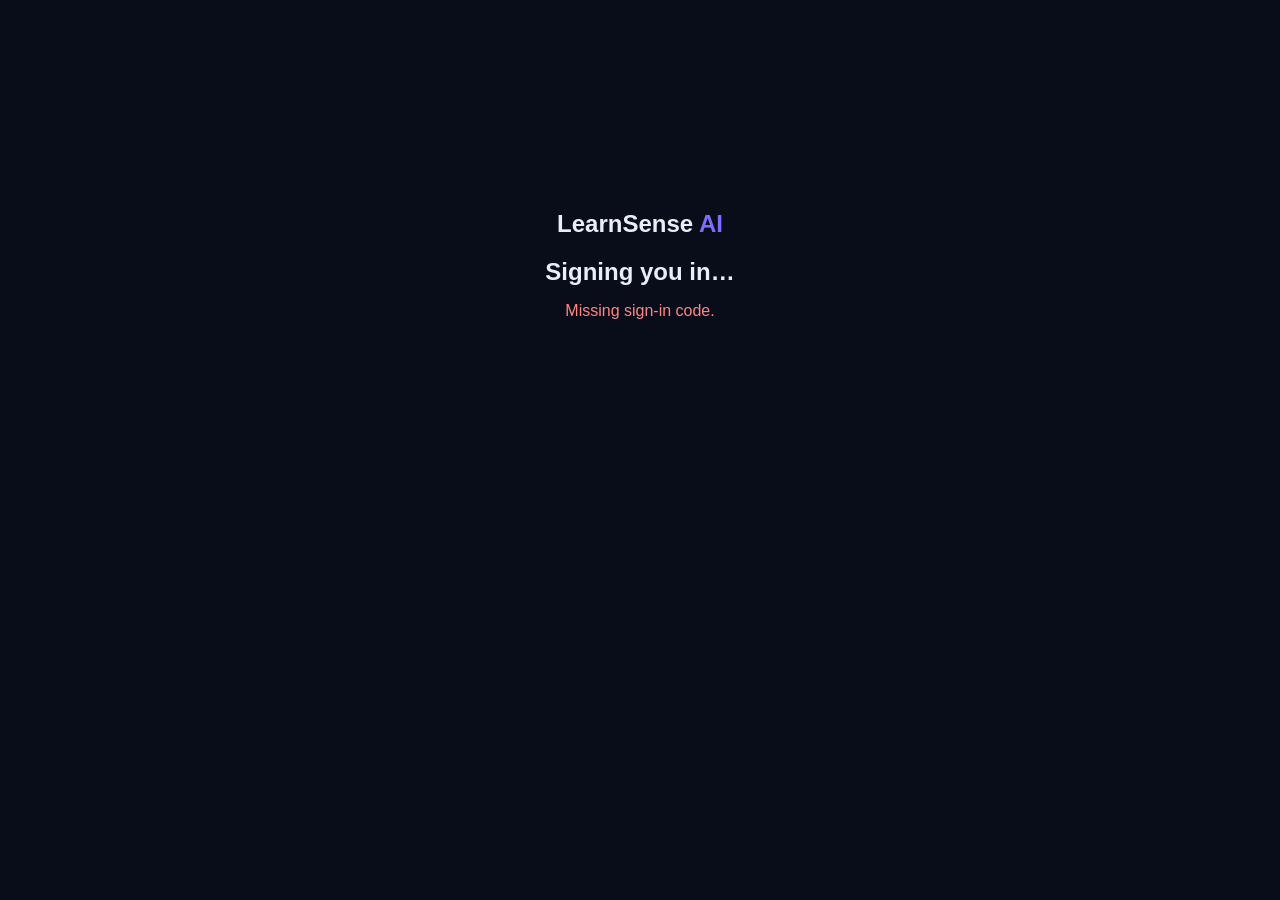
==== dashboard/extension-login.html @ e8718481 "initial" ====
<!doctype html><html><head><meta charset="utf-8"><meta name="viewport" content="width=device-width,initial-scale=1"><title>Signing you in…</title><link rel="stylesheet" href="styles.css"></head><body><div class="center"><div class="brand">LearnSense <span>AI</span></div><h2>Signing you in…</h2><p id="message">Securely connecting your extension to the dashboard.</p></div><script src="config.js"></script><script src="app.js"></script><script>window.addEventListener('load',function(){if(window.handleExtensionLogin)window.handleExtensionLogin();});</script></body></html>
---- dashboard/styles.css ----
*{box-sizing:border-box}body{margin:0;background:#080d19;color:#e9edf7;font-family:Inter,Segoe UI,Arial,sans-serif}.app{max-width:1180px;margin:auto;padding:28px}header{display:flex;justify-content:space-between;align-items:center;padding-bottom:24px}.brand{font-size:24px;font-weight:800}.brand span{color:#7c6cff}header p{color:#77839d;margin:5px 0;font-size:13px}.ghost,.primary{border:0;border-radius:9px;padding:10px 15px;cursor:pointer}.ghost{background:#151d31;color:#aeb8cb}.primary{background:#6d5dfc;color:#fff;font-weight:700}.hero{display:flex;justify-content:space-between;align-items:center;background:linear-gradient(135deg,#151d35,#0e1528);border:1px solid #222d48;border-radius:16px;padding:24px;margin-bottom:18px}.hero h1{margin:0 0 5px;font-size:25px}.hero p{margin:0;color:#8792a9;font-size:13px}.cards{display:grid;grid-template-columns:repeat(4,1fr);gap:12px;margin-bottom:18px}.card,.panel{background:#0e1527;border:1px solid #202b45;border-radius:13px}.card{padding:18px}.card span{display:block;color:#7f8ba5;font-size:12px}.card strong{display:block;font-size:28px;margin-top:7px}.panel{margin-bottom:18px}.panel-head{display:flex;justify-content:space-between;align-items:center;padding:16px 18px;border-bottom:1px solid #202b45}.panel h2{margin:0;font-size:15px}.table-wrap{overflow:auto}table{width:100%;border-collapse:collapse;font-size:12px}th,td{padding:13px 15px;text-align:left;border-bottom:1px solid #1a243b}th{color:#78849c;font-weight:600}td{color:#cbd3e3}.problem-link{color:#dce2f0;background:none;border:0;padding:0;cursor:pointer;text-align:left;font:inherit}.problem-link:hover{color:#8e82ff}.good{color:#58d68d}.bad{color:#ff7373}pre{margin:0;padding:18px;overflow:auto;min-height:220px;max-height:520px;background:#090f1d;color:#cbd4e7;font:12px/1.6 Consolas,monospace}.center{max-width:500px;margin:20vh auto;text-align:center;padding:30px}.center h2{margin:20px 0 8px}.center p{color:#7f8ba5}.error{color:#ff8585!important}@media(max-width:800px){.app{padding:16px}.cards{grid-template-columns:repeat(2,1fr)}.hero{align-items:flex-start;gap:15px}.hero .primary{margin-top:5px}}
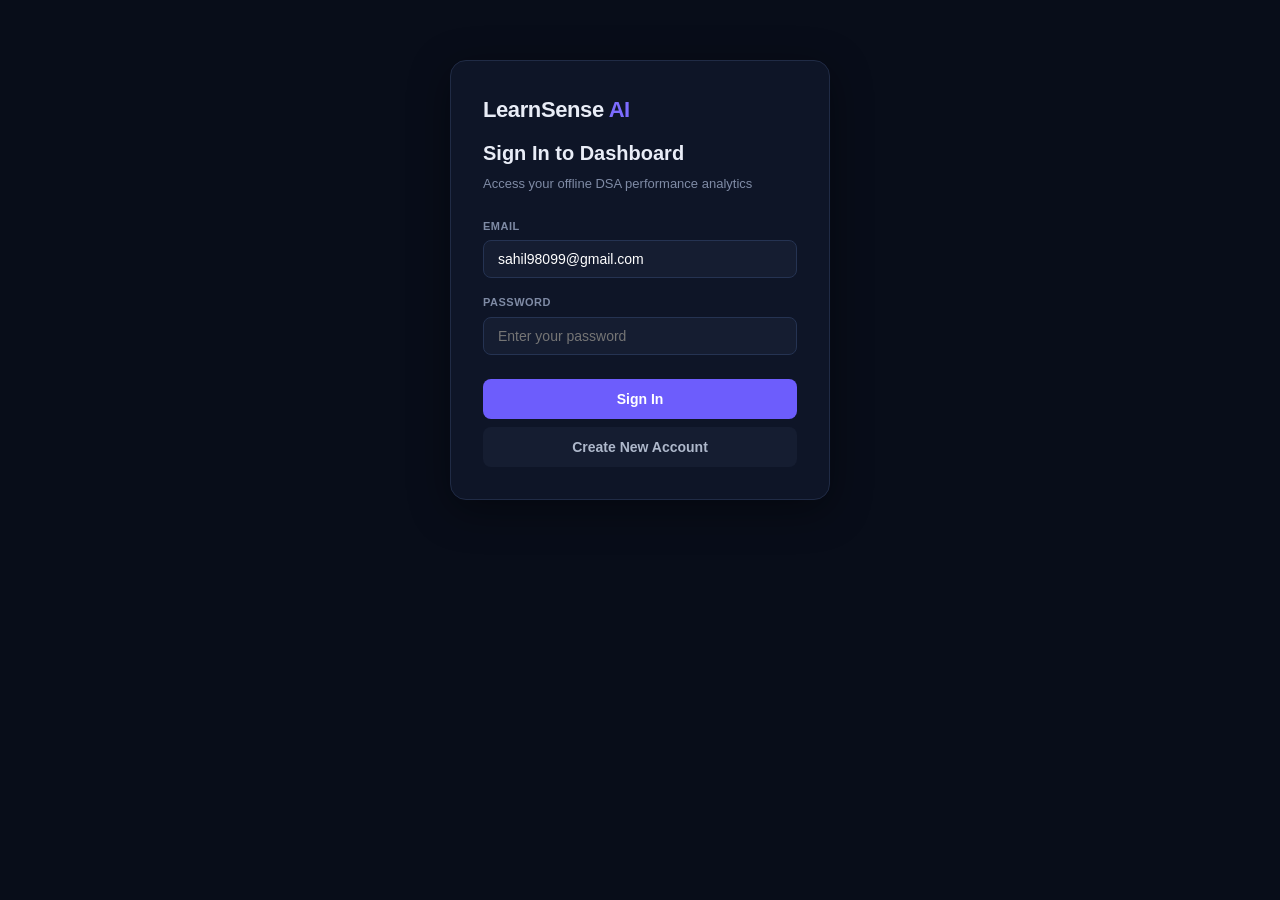
==== commit 32abe319: "Add comprehensive project report and integration tests for LearnSense AI - Created PROJECT_REPORT.md" ====
--- a/dashboard/extension-login.html
+++ b/dashboard/extension-login.html
@@ -1 +1,137 @@
-<!doctype html><html><head><meta charset="utf-8"><meta name="viewport" content="width=device-width,initial-scale=1"><title>Signing you in…</title><link rel="stylesheet" href="styles.css"></head><body><div class="center"><div class="brand">LearnSense <span>AI</span></div><h2>Signing you in…</h2><p id="message">Securely connecting your extension to the dashboard.</p></div><script src="config.js"></script><script src="app.js"></script><script>window.addEventListener('load',function(){if(window.handleExtensionLogin)window.handleExtensionLogin();});</script></body></html>
+<!doctype html>
+<html>
+  <head>
+    <meta charset="utf-8" />
+    <meta name="viewport" content="width=device-width,initial-scale=1" />
+    <title>LearnSense AI – Sign In</title>
+    <link rel="icon" type="image/png" href="icons/icon48.png" />
+    <link rel="stylesheet" href="style.css" />
+    <style>
+      .login-box {
+        max-width: 380px;
+        margin: 60px auto;
+        padding: 32px;
+        background: #0e1527;
+        border: 1px solid #202b45;
+        border-radius: 16px;
+        box-shadow: 0 10px 40px rgba(0, 0, 0, 0.4);
+      }
+      .login-box h2 {
+        margin: 12px 0 6px;
+        font-size: 20px;
+        font-weight: 700;
+      }
+      .login-box p {
+        color: #7f8ba5;
+        font-size: 13px;
+        margin-bottom: 24px;
+      }
+      .input-group {
+        margin-bottom: 16px;
+        text-align: left;
+      }
+      .input-group label {
+        display: block;
+        font-size: 11px;
+        font-weight: 600;
+        text-transform: uppercase;
+        letter-spacing: 0.5px;
+        color: #7f8ba5;
+        margin-bottom: 6px;
+      }
+      .input-group input {
+        width: 100%;
+        box-sizing: border-box;
+        padding: 10px 14px;
+        background: #151d31;
+        border: 1px solid #253352;
+        border-radius: 8px;
+        color: #fff;
+        font-size: 14px;
+      }
+      .input-group input:focus {
+        outline: none;
+        border-color: #7c6cff;
+      }
+      .btn-block {
+        width: 100%;
+        padding: 12px;
+        font-size: 14px;
+        font-weight: 600;
+        border-radius: 8px;
+        margin-top: 8px;
+        cursor: pointer;
+      }
+      .login-toggle {
+        margin-top: 18px;
+        font-size: 12px;
+        color: #7f8ba5;
+        text-align: center;
+      }
+      .login-toggle a {
+        color: #7c6cff;
+        text-decoration: none;
+        font-weight: 600;
+        cursor: pointer;
+      }
+      .login-msg {
+        margin-top: 14px;
+        font-size: 13px;
+        padding: 8px 12px;
+        border-radius: 6px;
+        display: none;
+      }
+      .login-msg.err {
+        display: block;
+        background: rgba(255, 77, 77, 0.15);
+        color: #ff6b6b;
+        border: 1px solid rgba(255, 77, 77, 0.3);
+      }
+      .login-msg.ok {
+        display: block;
+        background: rgba(88, 214, 141, 0.15);
+        color: #58d68d;
+        border: 1px solid rgba(88, 214, 141, 0.3);
+      }
+    </style>
+  </head>
+  <body>
+    <div class="login-box">
+      <div class="brand">LearnSense <span>AI</span></div>
+      <h2 id="login-title">Sign In to Dashboard</h2>
+      <p id="login-sub">Access your offline DSA performance analytics</p>
+
+      <div id="ext-status" style="display:none; margin-bottom: 16px;">
+        <p id="message" style="color: #7c6cff;">Connecting to extension...</p>
+      </div>
+
+      <form id="auth-form" onsubmit="return false;">
+        <div class="input-group">
+          <label for="email">Email</label>
+          <input type="email" id="email" placeholder="e.g. student@example.com" required value="sahil98099@gmail.com" />
+        </div>
+        <div class="input-group">
+          <label for="password">Password</label>
+          <input type="password" id="password" placeholder="Enter your password" required />
+        </div>
+        <button id="btn-submit" type="submit" class="primary btn-block">Sign In</button>
+        <button id="btn-register" type="button" class="ghost btn-block" style="margin-top:8px;">Create New Account</button>
+      </form>
+
+      <div id="status-msg" class="login-msg"></div>
+    </div>
+
+    <script src="config.js"></script>
+    <script src="app.js"></script>
+    <script>
+      window.addEventListener("load", function () {
+        const params = new URLSearchParams(location.search);
+        if (params.get("code") && window.handleExtensionLogin) {
+          document.getElementById("ext-status").style.display = "block";
+          document.getElementById("auth-form").style.display = "none";
+          window.handleExtensionLogin();
+        }
+      });
+    </script>
+  </body>
+</html>
--- a/dashboard/style.css
+++ b/dashboard/style.css
@@ -0,0 +1,903 @@
+/* RESET & BASE */
+* {
+  box-sizing: border-box;
+  margin: 0;
+  padding: 0;
+}
+html,
+body {
+  min-height: 100%;
+}
+body {
+  background: #080d19;
+  color: #e9edf7;
+  font-family: Inter, "Segoe UI", Arial, sans-serif;
+  font-size: 14px;
+  line-height: 1.5;
+}
+
+/* APP WRAPPER */
+.app {
+  width: 100%;
+  max-width: 1440px;
+  margin: 0 auto;
+  padding: 24px 32px;
+}
+
+/* HEADER */
+header {
+  display: flex;
+  justify-content: space-between;
+  align-items: center;
+  padding-bottom: 20px;
+  border-bottom: 1px solid #1a2440;
+  margin-bottom: 0;
+}
+.brand {
+  font-size: 22px;
+  font-weight: 800;
+  letter-spacing: -0.4px;
+}
+.brand span {
+  color: #7c6cff;
+}
+header p {
+  color: #77839d;
+  font-size: 12px;
+  margin-top: 3px;
+}
+.header-right {
+  display: flex;
+  align-items: center;
+  gap: 12px;
+}
+.user-email {
+  color: #8792a9;
+  font-size: 13px;
+}
+
+/* BUTTONS */
+.ghost,
+.primary {
+  border: 0;
+  border-radius: 9px;
+  padding: 9px 16px;
+  cursor: pointer;
+  font-family: inherit;
+  font-size: 13px;
+  font-weight: 600;
+  transition:
+    background 0.15s,
+    transform 0.15s;
+}
+.ghost {
+  background: #151d31;
+  color: #aeb8cb;
+}
+.ghost:hover {
+  background: #1c2740;
+}
+.primary {
+  background: #6d5dfc;
+  color: #fff;
+}
+.primary:hover {
+  background: #7c6cff;
+  transform: translateY(-1px);
+}
+.primary.sm {
+  padding: 7px 14px;
+  font-size: 12px;
+}
+
+/* TABS NAV */
+.tabs {
+  display: flex;
+  gap: 4px;
+  padding: 16px 0 0;
+  margin-bottom: 24px;
+  border-bottom: 1px solid #1a2440;
+}
+.tab {
+  background: none;
+  border: none;
+  color: #6b7a96;
+  font-size: 14px;
+  font-weight: 600;
+  cursor: pointer;
+  padding: 10px 18px;
+  border-bottom: 2px solid transparent;
+  transition:
+    color 0.15s,
+    border-color 0.15s;
+  font-family: inherit;
+}
+.tab:hover {
+  color: #c0c8dc;
+}
+.tab.active {
+  color: #e9edf7;
+  border-bottom-color: #7c6cff;
+}
+
+/* TAB CONTENT */
+.tab-content {
+  display: none;
+}
+.tab-content.active {
+  display: block;
+}
+
+/* OVERVIEW GRID */
+.overview-grid {
+  display: grid;
+  grid-template-columns: minmax(0, 1.5fr) minmax(300px, 0.8fr);
+  gap: 20px;
+  align-items: start;
+}
+.left-col {
+  display: flex;
+  flex-direction: column;
+  gap: 16px;
+}
+.right-col {
+  position: sticky;
+  top: 20px;
+}
+
+/* HERO CARD */
+.hero-card {
+  background: linear-gradient(135deg, #151d35, #0e1528);
+  border: 1px solid #222d48;
+  border-radius: 16px;
+  padding: 28px;
+  display: flex;
+  gap: 32px;
+  align-items: center;
+}
+.skill-score-ring {
+  width: 120px;
+  height: 120px;
+  border-radius: 50%;
+  background: conic-gradient(#7c6cff var(--pct, 0%), #1a2440 0%);
+  display: flex;
+  flex-direction: column;
+  align-items: center;
+  justify-content: center;
+  flex-shrink: 0;
+  box-shadow: 0 0 30px rgba(124, 108, 255, 0.15);
+}
+.score-num {
+  font-size: 30px;
+  font-weight: 800;
+  color: #fff;
+}
+.score-label {
+  font-size: 10px;
+  color: #7c6cff;
+  font-weight: 700;
+  margin-top: 2px;
+}
+.hero-right {
+  display: flex;
+  flex-wrap: wrap;
+  gap: 20px;
+  flex: 1;
+  align-items: center;
+}
+.hero-stat {
+  text-align: center;
+}
+.hs-val {
+  font-size: 24px;
+  font-weight: 800;
+  color: #e9edf7;
+}
+.hs-lbl {
+  font-size: 11px;
+  color: #7f8ba5;
+  margin-top: 3px;
+}
+
+/* STAT CARDS */
+.stat-cards {
+  display: grid;
+  grid-template-columns: repeat(4, 1fr);
+  gap: 12px;
+}
+.scard {
+  background: #0e1527;
+  border: 1px solid #202b45;
+  border-radius: 13px;
+  padding: 18px;
+}
+.scard span {
+  display: block;
+  color: #7f8ba5;
+  font-size: 11px;
+}
+.scard strong {
+  display: block;
+  font-size: 26px;
+  margin-top: 6px;
+}
+
+/* PANEL */
+.panel {
+  background: #0e1527;
+  border: 1px solid #202b45;
+  border-radius: 13px;
+  overflow: hidden;
+}
+.panel-head {
+  display: flex;
+  justify-content: space-between;
+  align-items: center;
+  padding: 14px 18px;
+  border-bottom: 1px solid #202b45;
+}
+.panel-head h2 {
+  font-size: 14px;
+  font-weight: 700;
+}
+
+/* TABLE */
+.table-wrap {
+  overflow-x: auto;
+  overflow-y: auto;
+  max-height: 380px;
+}
+.full-table {
+  max-height: calc(100vh - 220px);
+}
+table {
+  width: 100%;
+  border-collapse: collapse;
+  font-size: 12px;
+  min-width: 600px;
+}
+th,
+td {
+  padding: 11px 14px;
+  text-align: left;
+  border-bottom: 1px solid #1a243b;
+  white-space: nowrap;
+}
+th {
+  color: #78849c;
+  font-weight: 600;
+  position: sticky;
+  top: 0;
+  background: #0e1527;
+  z-index: 1;
+}
+td {
+  color: #cbd3e3;
+}
+tbody tr:hover {
+  background: #111b30;
+  cursor: pointer;
+}
+tbody tr:last-child td {
+  border-bottom: none;
+}
+.problem-btn {
+  color: #dce2f0;
+  background: none;
+  border: 0;
+  padding: 0;
+  cursor: pointer;
+  text-align: left;
+  font: inherit;
+}
+.problem-link {
+  background: transparent !important;
+  background-color: transparent !important;
+  color: #e2e8f0 !important;
+  border: none !important;
+  padding: 0 !important;
+  margin: 0;
+  font: inherit;
+  text-align: left;
+  cursor: pointer;
+  box-shadow: none !important;
+  outline: none;
+}
+
+/* Hover effect */
+.problem-link:hover {
+  color: #60a5fa !important;
+  background: transparent !important;
+}
+
+/* Keyboard focus */
+.problem-link:focus-visible {
+  outline: 2px solid #60a5fa !important;
+  outline-offset: 3px;
+  border-radius: 3px;
+}
+.problem-btn:hover {
+  color: #8e82ff;
+}
+.good {
+  color: #58d68d;
+}
+.bad {
+  color: #ff7373;
+}
+.muted {
+  color: #77839d;
+  font-size: 12px;
+}
+
+/* COMPLEXITY TABLE BADGE */
+.complexity-badge {
+  display: inline-flex;
+  align-items: center;
+  gap: 6px;
+  padding: 4px 9px;
+  border-radius: 6px;
+  font-size: 11px;
+  font-weight: 600;
+  font-family: Consolas, "Courier New", monospace;
+  letter-spacing: -0.2px;
+}
+.complexity-badge.optimal {
+  background: rgba(88, 214, 141, 0.12);
+  color: #58d68d;
+  border: 1px solid rgba(88, 214, 141, 0.3);
+}
+.complexity-badge.suboptimal {
+  background: rgba(255, 170, 0, 0.12);
+  color: #ffaa00;
+  border: 1px solid rgba(255, 170, 0, 0.3);
+}
+.complexity-badge .c-dot {
+  width: 6px;
+  height: 6px;
+  border-radius: 50%;
+  display: inline-block;
+}
+.complexity-badge.optimal .c-dot {
+  background: #58d68d;
+  box-shadow: 0 0 6px rgba(88, 214, 141, 0.6);
+}
+.complexity-badge.suboptimal .c-dot {
+  background: #ffaa00;
+  box-shadow: 0 0 6px rgba(255, 170, 0, 0.6);
+}
+
+/* CODE PANEL */
+.code-outer {
+  height: 100%;
+}
+.code-outer .panel-head {
+  padding: 12px 18px;
+}
+
+/* AI COMPLEXITY CARD */
+.ai-complexity-card {
+  padding: 14px 16px;
+  border-bottom: 1px solid #1a243b;
+  background: #0a1122;
+  display: flex;
+  flex-direction: column;
+  gap: 12px;
+}
+.optimality-banner {
+  display: flex;
+  align-items: center;
+  gap: 10px;
+  padding: 8px 12px;
+  border-radius: 8px;
+  background: rgba(88, 214, 141, 0.08);
+  border: 1px solid rgba(88, 214, 141, 0.25);
+}
+.optimality-banner.suboptimal {
+  background: rgba(255, 170, 0, 0.08);
+  border: 1px solid rgba(255, 170, 0, 0.25);
+}
+.optimality-banner .status-icon {
+  font-size: 18px;
+  line-height: 1;
+}
+.optimality-banner .status-text strong {
+  display: block;
+  font-size: 13px;
+  color: #58d68d;
+}
+.optimality-banner.suboptimal .status-text strong {
+  color: #ffaa00;
+}
+.optimality-banner .status-text p {
+  font-size: 11px;
+  color: #8fa0c0;
+  margin-top: 2px;
+}
+
+/* COMPLEXITY COMPARISON GRID */
+.complexity-comparison-grid {
+  display: grid;
+  grid-template-columns: 1fr 1fr;
+  gap: 10px;
+}
+.comp-box {
+  background: #0e172c;
+  border: 1px solid #1f2c4a;
+  border-radius: 8px;
+  padding: 9px 12px;
+}
+.comp-box .comp-label {
+  display: block;
+  font-size: 10px;
+  color: #7b8ca8;
+  font-weight: 700;
+  margin-bottom: 5px;
+  text-transform: uppercase;
+  letter-spacing: 0.3px;
+}
+.comp-box .comp-metric {
+  display: flex;
+  justify-content: space-between;
+  align-items: center;
+  font-size: 11px;
+  margin-bottom: 3px;
+}
+.comp-box .comp-type {
+  color: #8c9ebc;
+}
+.comp-box strong {
+  font-family: Consolas, "Courier New", monospace;
+  font-size: 12px;
+  color: #e9edf7;
+}
+.comp-box.expected-comp strong {
+  color: #9d91ff;
+}
+
+/* AI THOUGHT SECTION */
+.ai-thought-section {
+  background: #0f182e;
+  border: 1px solid #24355a;
+  border-radius: 8px;
+  padding: 11px 13px;
+}
+.thought-header {
+  display: flex;
+  justify-content: space-between;
+  align-items: center;
+  margin-bottom: 7px;
+}
+.thought-badge {
+  font-size: 12px;
+  font-weight: 700;
+  color: #9d91ff;
+  display: flex;
+  align-items: center;
+  gap: 6px;
+}
+.thought-tag {
+  font-size: 10px;
+  font-weight: 600;
+  padding: 2px 7px;
+  border-radius: 4px;
+  background: rgba(124, 108, 255, 0.15);
+  color: #a496ff;
+  border: 1px solid rgba(124, 108, 255, 0.3);
+}
+.thought-body {
+  font-size: 12px;
+  line-height: 1.55;
+  color: #b7c5dc;
+}
+
+/* CODE TABS BAR */
+.code-tabs-bar {
+  display: flex;
+  align-items: center;
+  background: #0d1424;
+  border-bottom: 1px solid #1a243b;
+  padding: 0 10px;
+  gap: 4px;
+}
+.code-tab {
+  background: transparent;
+  border: 0;
+  border-bottom: 2px solid transparent;
+  color: #7f8fae;
+  font-size: 12px;
+  font-weight: 600;
+  padding: 9px 12px;
+  cursor: pointer;
+  transition: all 0.15s;
+}
+.code-tab:hover {
+  color: #c9d5ec;
+}
+.code-tab.active {
+  color: #7c6cff;
+  border-bottom-color: #7c6cff;
+  background: rgba(124, 108, 255, 0.05);
+}
+.code-tab.copy-btn {
+  margin-left: auto;
+  padding: 4px 9px;
+  font-size: 11px;
+  border-radius: 6px;
+  border: 1px solid #202c48;
+  background: #131c31;
+  color: #9db0ce;
+}
+.code-tab.copy-btn:hover {
+  background: #1b2744;
+  color: #fff;
+}
+.code-container {
+  position: relative;
+}
+
+pre {
+  margin: 0;
+  padding: 16px;
+  overflow: auto;
+  min-height: 200px;
+  max-height: 520px;
+  background: #090f1d;
+  color: #cbd4e7;
+  font:
+    12px/1.6 Consolas,
+    "Courier New",
+    monospace;
+}
+
+/* SKILLS TAB */
+.skills-header {
+  display: flex;
+  justify-content: space-between;
+  align-items: flex-start;
+  margin-bottom: 20px;
+}
+.skills-header h2 {
+  font-size: 18px;
+  font-weight: 700;
+}
+.overall-pill {
+  background: #151d31;
+  border: 1px solid #222d48;
+  border-radius: 12px;
+  padding: 12px 20px;
+  text-align: center;
+}
+.overall-pill span {
+  display: block;
+  font-size: 11px;
+  color: #7f8ba5;
+}
+.overall-pill strong {
+  display: block;
+  font-size: 28px;
+  font-weight: 800;
+  color: #7c6cff;
+}
+.topic-grid {
+  display: grid;
+  grid-template-columns: repeat(auto-fill, minmax(200px, 1fr));
+  gap: 14px;
+}
+.topic-card {
+  background: #0e1527;
+  border: 1px solid #202b45;
+  border-radius: 13px;
+  padding: 16px;
+}
+.tc-name {
+  font-size: 13px;
+  font-weight: 700;
+  margin-bottom: 10px;
+}
+.tc-score {
+  font-size: 28px;
+  font-weight: 800;
+  color: #7c6cff;
+}
+.tc-label {
+  display: inline-block;
+  padding: 2px 8px;
+  border-radius: 6px;
+  font-size: 10px;
+  font-weight: 700;
+  margin-top: 6px;
+}
+.label-expert {
+  background: #1a3a2a;
+  color: #58d68d;
+}
+.label-proficient {
+  background: #1a2e3a;
+  color: #5bc8e8;
+}
+.label-developing {
+  background: #252040;
+  color: #a98eff;
+}
+.label-beginner {
+  background: #2a2412;
+  color: #f0b429;
+}
+.label-novice {
+  background: #2a1818;
+  color: #ff7373;
+}
+.label-provisional {
+  background: #1e2030;
+  color: #8892a5;
+}
+.conf-bar {
+  margin-top: 10px;
+}
+.conf-bar-label {
+  font-size: 10px;
+  color: #6b7a96;
+  margin-bottom: 4px;
+}
+.conf-track {
+  height: 4px;
+  background: #1a2440;
+  border-radius: 2px;
+}
+.conf-fill {
+  height: 100%;
+  border-radius: 2px;
+  background: #7c6cff;
+}
+.tc-problems {
+  font-size: 11px;
+  color: #6b7a96;
+  margin-top: 8px;
+}
+
+/* AI REPORT */
+.report-header {
+  display: flex;
+  justify-content: space-between;
+  align-items: flex-start;
+  margin-bottom: 20px;
+}
+.report-header h2 {
+  font-size: 18px;
+  font-weight: 700;
+}
+.report-grid {
+  display: grid;
+  grid-template-columns: 1fr 1fr;
+  gap: 16px;
+}
+.report-card {
+  background: #0e1527;
+  border: 1px solid #202b45;
+  border-radius: 13px;
+  padding: 20px;
+}
+.report-card.full {
+  grid-column: 1 / -1;
+}
+.report-card h3 {
+  font-size: 13px;
+  font-weight: 700;
+  margin-bottom: 12px;
+  color: #7c6cff;
+}
+.report-card ul {
+  padding-left: 18px;
+}
+.report-card li {
+  font-size: 13px;
+  color: #b0bcd0;
+  margin-bottom: 6px;
+}
+.report-card p {
+  font-size: 13px;
+  color: #b0bcd0;
+  line-height: 1.7;
+}
+.rec-item {
+  background: #111b30;
+  border-radius: 8px;
+  padding: 10px 14px;
+  margin-bottom: 8px;
+}
+.rec-topic {
+  font-weight: 700;
+  font-size: 13px;
+}
+.rec-reason {
+  font-size: 12px;
+  color: #8892a5;
+  margin-top: 3px;
+}
+.rec-priority {
+  float: right;
+  font-size: 10px;
+  font-weight: 700;
+  padding: 2px 7px;
+  border-radius: 5px;
+}
+.pri-high {
+  background: #3a1a1a;
+  color: #ff7373;
+}
+.pri-medium {
+  background: #2a2412;
+  color: #f0b429;
+}
+.pri-low {
+  background: #1a2e1a;
+  color: #58d68d;
+}
+.encouragement-card {
+  background: linear-gradient(135deg, #151d35, #0e1528);
+  border: 1px solid #7c6cff44;
+  border-radius: 13px;
+  padding: 20px;
+  text-align: center;
+  grid-column: 1 / -1;
+}
+.encouragement-card p {
+  color: #b0bcd0;
+  font-size: 14px;
+  font-style: italic;
+}
+.weekly-card {
+  background: #111b30;
+  border: 1px solid #7c6cff33;
+  border-radius: 13px;
+  padding: 20px;
+}
+.weekly-card h3 {
+  font-size: 13px;
+  font-weight: 700;
+  margin-bottom: 8px;
+  color: #7c6cff;
+}
+.weekly-card p {
+  font-size: 14px;
+  color: #e9edf7;
+}
+.path-list {
+  display: flex;
+  flex-wrap: wrap;
+  gap: 8px;
+  padding-top: 4px;
+}
+.path-tag {
+  background: #1a2440;
+  border-radius: 7px;
+  padding: 5px 12px;
+  font-size: 12px;
+  color: #8e9db8;
+}
+.report-footer {
+  margin-top: 16px;
+  text-align: center;
+}
+
+/* GOALS */
+.goals-panel {
+  max-width: 600px;
+}
+.goals-body {
+  padding: 24px;
+}
+.goal-field {
+  margin-bottom: 18px;
+}
+.goal-field label {
+  display: block;
+  font-size: 12px;
+  color: #8892a5;
+  margin-bottom: 6px;
+  font-weight: 600;
+}
+.goal-field select,
+.goal-field input,
+.goal-field textarea {
+  width: 100%;
+  background: #111b30;
+  border: 1px solid #202b45;
+  border-radius: 9px;
+  color: #e9edf7;
+  padding: 10px 14px;
+  font-family: inherit;
+  font-size: 13px;
+}
+.goal-field select:focus,
+.goal-field input:focus,
+.goal-field textarea:focus {
+  outline: none;
+  border-color: #7c6cff;
+}
+.goal-field textarea {
+  resize: vertical;
+}
+#goal-msg {
+  margin-top: 10px;
+}
+
+/* MISC */
+.loading-msg {
+  padding: 40px;
+  text-align: center;
+  color: #6b7a96;
+}
+.error-msg {
+  padding: 20px;
+  color: #ff8585;
+}
+.search-input {
+  background: #111b30;
+  border: 1px solid #202b45;
+  border-radius: 8px;
+  color: #e9edf7;
+  padding: 7px 12px;
+  font-size: 12px;
+  font-family: inherit;
+  width: 220px;
+}
+.search-input:focus {
+  outline: none;
+  border-color: #7c6cff;
+}
+
+/* CENTER (login page) */
+.center {
+  max-width: 500px;
+  margin: 20vh auto;
+  text-align: center;
+  padding: 30px;
+}
+.center h2 {
+  margin: 20px 0 8px;
+}
+.center p {
+  color: #7f8ba5;
+}
+.error {
+  color: #ff8585 !important;
+}
+
+/* RESPONSIVE */
+@media (max-width: 1100px) {
+  .overview-grid {
+    grid-template-columns: 1fr;
+  }
+  .right-col {
+    position: static;
+  }
+  .stat-cards {
+    grid-template-columns: repeat(2, 1fr);
+  }
+  .report-grid {
+    grid-template-columns: 1fr;
+  }
+}
+@media (max-width: 700px) {
+  .app {
+    padding: 14px;
+  }
+  .hero-card {
+    flex-direction: column;
+    gap: 20px;
+  }
+  .stat-cards {
+    grid-template-columns: repeat(2, 1fr);
+  }
+  .topic-grid {
+    grid-template-columns: repeat(2, 1fr);
+  }
+  .tabs {
+    overflow-x: auto;
+  }
+  .report-grid {
+    grid-template-columns: 1fr;
+  }
+}
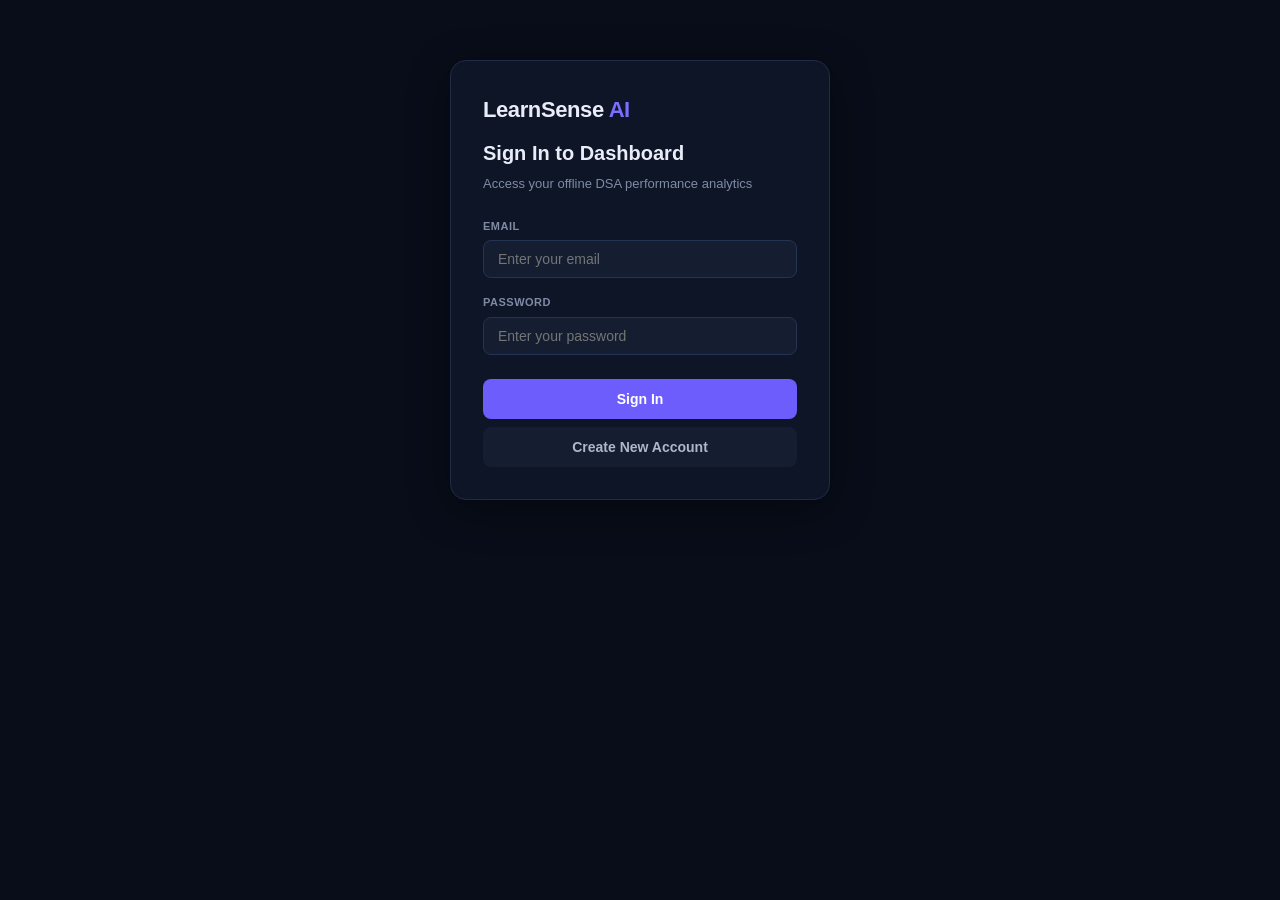
==== commit 0c60bd5b: "fix(auth): resolve multi-user isolation, 1-click logout, and remove personal credentials" ====
--- a/dashboard/extension-login.html
+++ b/dashboard/extension-login.html
@@ -108,7 +108,7 @@
       <form id="auth-form" onsubmit="return false;">
         <div class="input-group">
           <label for="email">Email</label>
-          <input type="email" id="email" placeholder="e.g. student@example.com" required value="sahil98099@gmail.com" />
+          <input type="email" id="email" placeholder="Enter your email" required autocomplete="email" />
         </div>
         <div class="input-group">
           <label for="password">Password</label>
--- a/dashboard/style.css
+++ b/dashboard/style.css
@@ -19,9 +19,9 @@
 /* APP WRAPPER */
 .app {
   width: 100%;
-  max-width: 1440px;
+  max-width: 1600px;
   margin: 0 auto;
-  padding: 24px 32px;
+  padding: 20px 28px;
 }
 
 /* HEADER */
@@ -131,7 +131,7 @@
 /* OVERVIEW GRID */
 .overview-grid {
   display: grid;
-  grid-template-columns: minmax(0, 1.5fr) minmax(300px, 0.8fr);
+  grid-template-columns: minmax(0, 1.95fr) minmax(320px, 0.9fr);
   gap: 20px;
   align-items: start;
 }
@@ -254,13 +254,37 @@
   width: 100%;
   border-collapse: collapse;
   font-size: 12px;
-  min-width: 600px;
+  min-width: 660px;
 }
 th,
 td {
-  padding: 11px 14px;
+  padding: 10px 10px;
   text-align: left;
   border-bottom: 1px solid #1a243b;
+  white-space: nowrap;
+}
+th.col-problem,
+td.col-problem {
+  padding-left: 16px;
+  min-width: 160px;
+  max-width: 260px;
+}
+th.col-num,
+td.col-num {
+  padding: 10px 8px;
+  text-align: center;
+  min-width: 46px;
+}
+th.col-complexity,
+td.col-complexity {
+  padding: 10px 10px;
+  min-width: 145px;
+}
+th.col-date,
+td.col-date {
+  padding: 10px 18px 10px 10px;
+  min-width: 175px;
+  text-align: left;
   white-space: nowrap;
 }
 th {
@@ -302,6 +326,11 @@
   cursor: pointer;
   box-shadow: none !important;
   outline: none;
+  max-width: 250px;
+  overflow: hidden;
+  text-overflow: ellipsis;
+  white-space: nowrap;
+  display: block;
 }
 
 /* Hover effect */
@@ -662,6 +691,19 @@
   justify-content: space-between;
   align-items: flex-start;
   margin-bottom: 20px;
+  gap: 16px;
+  flex-wrap: wrap;
+}
+.report-actions {
+  display: flex;
+  gap: 10px;
+  align-items: center;
+}
+.hero-actions {
+  display: flex;
+  gap: 8px;
+  align-items: center;
+  flex-wrap: wrap;
 }
 .report-header h2 {
   font-size: 18px;
@@ -866,7 +908,7 @@
 }
 
 /* RESPONSIVE */
-@media (max-width: 1100px) {
+@media (max-width: 1180px) {
   .overview-grid {
     grid-template-columns: 1fr;
   }
@@ -901,3 +943,42 @@
     grid-template-columns: 1fr;
   }
 }
+
+/* PRINT STYLES FOR PHYSICAL PRINT / BROWSER PDF */
+@media print {
+  header,
+  .tabs,
+  #refresh,
+  .hero-actions,
+  .report-actions,
+  #logout,
+  #btn-download-pdf-header,
+  #btn-download-pdf-hero,
+  #btn-download-pdf-report,
+  #ai-reanalyze-btn,
+  .code-tabs-bar {
+    display: none !important;
+  }
+  body {
+    background: #ffffff !important;
+    color: #111827 !important;
+  }
+  .app {
+    padding: 0 !important;
+    max-width: 100% !important;
+  }
+  .panel,
+  .hero-card,
+  .scard,
+  .report-card,
+  .topic-card {
+    background: #ffffff !important;
+    border: 1px solid #e5e7eb !important;
+    color: #111827 !important;
+    box-shadow: none !important;
+  }
+  .tab-content {
+    display: block !important;
+    margin-bottom: 24px !important;
+  }
+}
